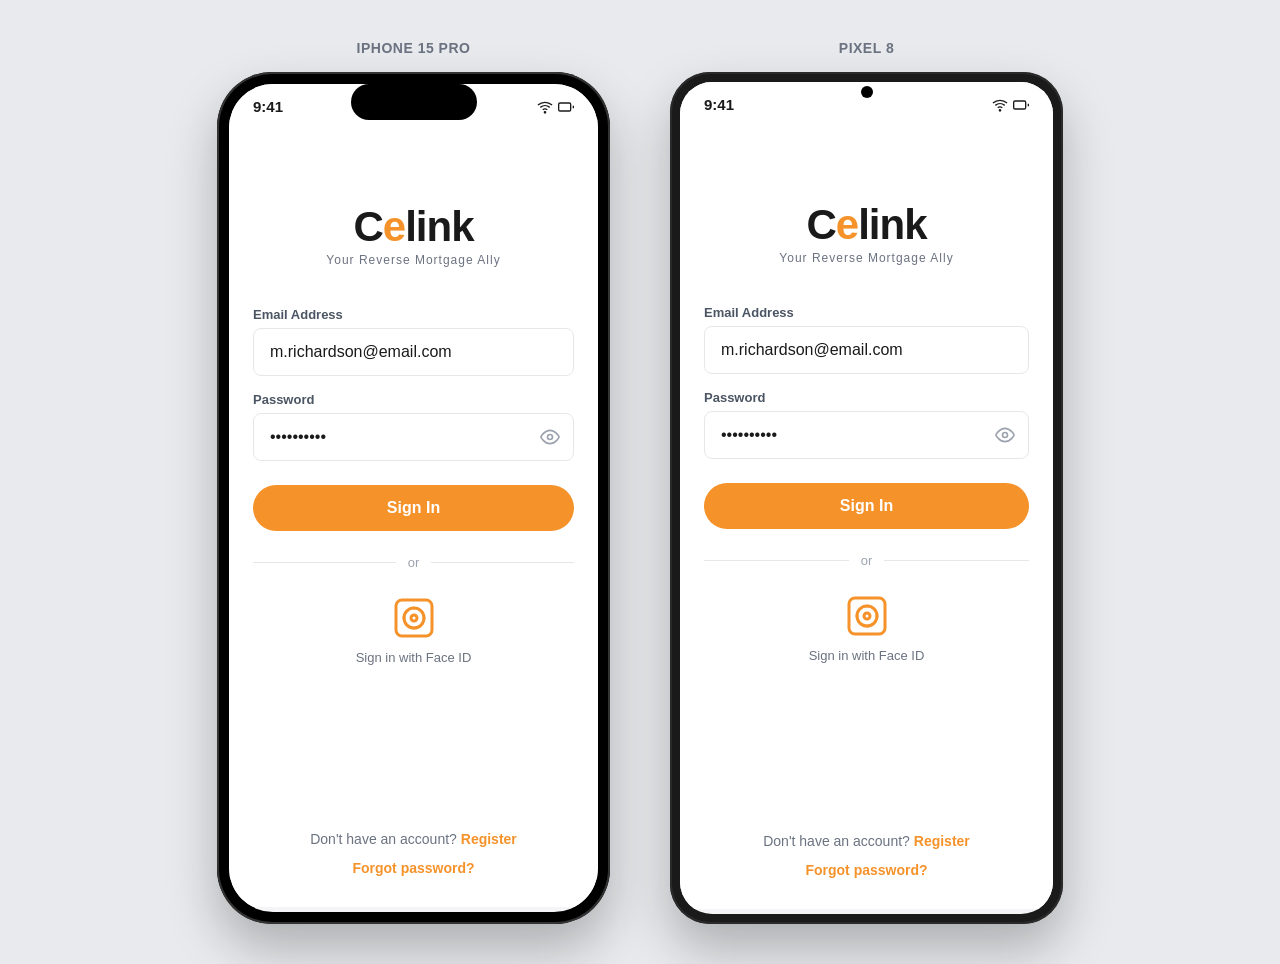
==== index.html @ e60a94d3 "Add Celink Borrower Mobile App interactive prototype 7 screens (Login, Dashboard, My Loan, Documents" ====
<!DOCTYPE html>
<html lang="en">
<head>
    <meta charset="UTF-8">
    <meta name="viewport" content="width=device-width, initial-scale=1.0">
    <title>Celink Borrower App — Login</title>
    <link rel="stylesheet" href="css/prototype.css">
</head>
<body>
<div class="device-showcase">

    <!-- ==================== iPhone ==================== -->
    <div class="device-wrapper">
        <div class="device-label">iPhone 15 Pro</div>
        <div class="iphone-frame">
            <div class="dynamic-island"></div>
            <div class="device-screen">

                <!-- Status Bar -->
                <div class="status-bar">
                    <span class="time">9:41</span>
                    <div class="icons">
                        <svg viewBox="0 0 24 24" fill="none" stroke="currentColor" stroke-width="2"><path d="M5 12.55a11 11 0 0 1 14.08 0"/><path d="M1.42 9a16 16 0 0 1 21.16 0"/><path d="M8.53 16.11a6 6 0 0 1 6.95 0"/><circle cx="12" cy="20" r="1"/></svg>
                        <svg viewBox="0 0 24 24" fill="none" stroke="currentColor" stroke-width="2"><rect x="1" y="6" width="18" height="12" rx="2"/><line x1="23" y1="10" x2="23" y2="14"/></svg>
                    </div>
                </div>

                <!-- App Content (no bottom nav) -->
                <div class="app-content full-height">
                    <div class="login-screen">

                        <!-- Logo -->
                        <div class="login-logo">
                            <div class="logo-text">C<span class="logo-e">e</span>link</div>
                            <div class="logo-sub">Your Reverse Mortgage Ally</div>
                        </div>

                        <!-- Login Form -->
                        <div class="login-form">
                            <div class="form-group">
                                <label class="form-label">Email Address</label>
                                <input type="email" class="form-input" value="m.richardson@email.com">
                            </div>

                            <div class="form-group">
                                <label class="form-label">Password</label>
                                <div class="form-input-icon">
                                    <input type="password" class="form-input" value="••••••••••">
                                    <svg viewBox="0 0 24 24" fill="none" stroke="currentColor" stroke-width="2" stroke-linecap="round" stroke-linejoin="round"><path d="M1 12s4-8 11-8 11 8 11 8-4 8-11 8-11-8-11-8z"/><circle cx="12" cy="12" r="3"/></svg>
                                </div>
                            </div>

                            <a href="dashboard.html" class="btn btn-primary" style="margin-top: 8px;">Sign In</a>

                            <!-- Divider -->
                            <div class="divider">or</div>

                            <!-- Biometric -->
                            <div class="biometric-btn">
                                <svg viewBox="0 0 24 24" fill="none" stroke="currentColor" stroke-width="1.5" stroke-linecap="round" stroke-linejoin="round">
                                    <rect x="3" y="3" width="18" height="18" rx="3"/>
                                    <path d="M7 12c0-2.8 2.2-5 5-5"/>
                                    <path d="M12 7c2.8 0 5 2.2 5 5"/>
                                    <path d="M17 12c0 2.8-2.2 5-5 5"/>
                                    <path d="M12 17c-2.8 0-5-2.2-5-5"/>
                                    <circle cx="12" cy="12" r="1.5"/>
                                </svg>
                                Sign in with Face ID
                            </div>
                        </div>

                        <!-- Footer -->
                        <div class="login-footer">
                            <p style="margin-bottom: 12px; font-size: 14px; color: #6B7280;">Don't have an account? <a href="#">Register</a></p>
                            <a href="#">Forgot password?</a>
                        </div>

                    </div>
                </div>

            </div>
        </div>
    </div>

    <!-- ==================== Android ==================== -->
    <div class="device-wrapper">
        <div class="device-label">Pixel 8</div>
        <div class="android-frame">
            <div class="punch-hole"></div>
            <div class="device-screen">

                <!-- Status Bar -->
                <div class="status-bar">
                    <span class="time">9:41</span>
                    <div class="icons">
                        <svg viewBox="0 0 24 24" fill="none" stroke="currentColor" stroke-width="2"><path d="M5 12.55a11 11 0 0 1 14.08 0"/><path d="M1.42 9a16 16 0 0 1 21.16 0"/><path d="M8.53 16.11a6 6 0 0 1 6.95 0"/><circle cx="12" cy="20" r="1"/></svg>
                        <svg viewBox="0 0 24 24" fill="none" stroke="currentColor" stroke-width="2"><rect x="1" y="6" width="18" height="12" rx="2"/><line x1="23" y1="10" x2="23" y2="14"/></svg>
                    </div>
                </div>

                <!-- App Content (no bottom nav) -->
                <div class="app-content full-height">
                    <div class="login-screen">

                        <!-- Logo -->
                        <div class="login-logo">
                            <div class="logo-text">C<span class="logo-e">e</span>link</div>
                            <div class="logo-sub">Your Reverse Mortgage Ally</div>
                        </div>

                        <!-- Login Form -->
                        <div class="login-form">
                            <div class="form-group">
                                <label class="form-label">Email Address</label>
                                <input type="email" class="form-input" value="m.richardson@email.com">
                            </div>

                            <div class="form-group">
                                <label class="form-label">Password</label>
                                <div class="form-input-icon">
                                    <input type="password" class="form-input" value="••••••••••">
                                    <svg viewBox="0 0 24 24" fill="none" stroke="currentColor" stroke-width="2" stroke-linecap="round" stroke-linejoin="round"><path d="M1 12s4-8 11-8 11 8 11 8-4 8-11 8-11-8-11-8z"/><circle cx="12" cy="12" r="3"/></svg>
                                </div>
                            </div>

                            <a href="dashboard.html" class="btn btn-primary" style="margin-top: 8px;">Sign In</a>

                            <!-- Divider -->
                            <div class="divider">or</div>

                            <!-- Biometric -->
                            <div class="biometric-btn">
                                <svg viewBox="0 0 24 24" fill="none" stroke="currentColor" stroke-width="1.5" stroke-linecap="round" stroke-linejoin="round">
                                    <rect x="3" y="3" width="18" height="18" rx="3"/>
                                    <path d="M7 12c0-2.8 2.2-5 5-5"/>
                                    <path d="M12 7c2.8 0 5 2.2 5 5"/>
                                    <path d="M17 12c0 2.8-2.2 5-5 5"/>
                                    <path d="M12 17c-2.8 0-5-2.2-5-5"/>
                                    <circle cx="12" cy="12" r="1.5"/>
                                </svg>
                                Sign in with Face ID
                            </div>
                        </div>

                        <!-- Footer -->
                        <div class="login-footer">
                            <p style="margin-bottom: 12px; font-size: 14px; color: #6B7280;">Don't have an account? <a href="#">Register</a></p>
                            <a href="#">Forgot password?</a>
                        </div>

                    </div>
                </div>

            </div>
        </div>
    </div>

</div>
</body>
</html>
---- css/prototype.css ----
/* ========================================
   CELINK BORROWER MOBILE APP — PROTOTYPE
   Simpat Tech | 2026
   ======================================== */

/* ===== BRAND VARIABLES ===== */
:root {
    --celink-orange: #F5922A;
    --celink-orange-hover: #E07D15;
    --celink-orange-light: #FFF3E6;
    --celink-dark: #1A1A1A;
    --celink-white: #FFFFFF;
    --celink-bg: #F5F5F7;
    --celink-gray-50: #F9FAFB;
    --celink-gray-100: #F3F4F6;
    --celink-gray-200: #E5E7EB;
    --celink-gray-300: #D1D5DB;
    --celink-gray-400: #9CA3AF;
    --celink-gray-500: #6B7280;
    --celink-gray-600: #4B5563;
    --celink-gray-700: #374151;
    --celink-gray-800: #1F2937;
    --celink-success: #16A34A;
    --celink-success-light: #ECFDF5;
    --celink-info: #2563EB;
    --celink-info-light: #EFF6FF;
    --celink-warning: #F59E0B;
    --celink-warning-light: #FFFBEB;
    --celink-danger: #DC2626;
    --celink-danger-light: #FEF2F2;
    --celink-radius: 12px;
    --celink-radius-sm: 8px;
    --celink-radius-pill: 50px;
    --celink-shadow: 0 1px 3px rgba(0,0,0,0.08), 0 1px 2px rgba(0,0,0,0.06);
    --celink-shadow-md: 0 4px 6px rgba(0,0,0,0.07), 0 2px 4px rgba(0,0,0,0.06);
    --celink-shadow-lg: 0 10px 15px rgba(0,0,0,0.1), 0 4px 6px rgba(0,0,0,0.05);
}

/* ===== RESET & BASE ===== */
*, *::before, *::after { box-sizing: border-box; margin: 0; padding: 0; }

body {
    font-family: -apple-system, BlinkMacSystemFont, 'Segoe UI', Roboto, 'Helvetica Neue', Arial, sans-serif;
    background: #E8EAED;
    display: flex;
    justify-content: center;
    align-items: flex-start;
    min-height: 100vh;
    padding: 40px 20px;
    gap: 60px;
}

/* ===== DEVICE SHOWCASE ===== */
.device-showcase {
    display: flex;
    justify-content: center;
    align-items: flex-start;
    gap: 60px;
    flex-wrap: wrap;
}

.device-wrapper {
    display: flex;
    flex-direction: column;
    align-items: center;
    gap: 16px;
}

.device-label {
    font-family: -apple-system, BlinkMacSystemFont, 'Segoe UI', sans-serif;
    font-size: 14px;
    font-weight: 600;
    color: #6B7280;
    letter-spacing: 0.5px;
    text-transform: uppercase;
}

/* ===== iPHONE FRAME ===== */
.iphone-frame {
    width: 393px;
    height: 852px;
    background: #000;
    border-radius: 55px;
    padding: 12px;
    position: relative;
    box-shadow: 0 25px 50px rgba(0,0,0,0.25), inset 0 0 0 2px #333;
}

.iphone-frame .device-screen {
    width: 100%;
    height: 100%;
    border-radius: 44px;
    overflow: hidden;
    position: relative;
    background: var(--celink-bg);
}

/* Dynamic Island */
.iphone-frame .dynamic-island {
    position: absolute;
    top: 12px;
    left: 50%;
    transform: translateX(-50%);
    width: 126px;
    height: 36px;
    background: #000;
    border-radius: 20px;
    z-index: 100;
}

/* ===== ANDROID FRAME ===== */
.android-frame {
    width: 393px;
    height: 852px;
    background: #1a1a1a;
    border-radius: 40px;
    padding: 10px;
    position: relative;
    box-shadow: 0 25px 50px rgba(0,0,0,0.25), inset 0 0 0 2px #2a2a2a;
}

.android-frame .device-screen {
    width: 100%;
    height: 100%;
    border-radius: 32px;
    overflow: hidden;
    position: relative;
    background: var(--celink-bg);
}

/* Punch-hole camera */
.android-frame .punch-hole {
    position: absolute;
    top: 14px;
    left: 50%;
    transform: translateX(-50%);
    width: 12px;
    height: 12px;
    background: #000;
    border-radius: 50%;
    z-index: 100;
}

/* ===== STATUS BAR (inside app) ===== */
.status-bar {
    display: flex;
    justify-content: space-between;
    align-items: center;
    padding: 14px 24px 8px;
    background: var(--celink-white);
    font-size: 12px;
    font-weight: 600;
    color: var(--celink-dark);
}

.status-bar .time { font-size: 15px; font-weight: 700; }
.status-bar .icons { display: flex; gap: 5px; align-items: center; }
.status-bar .icons svg { width: 16px; height: 16px; }

/* ===== APP CONTENT SCROLL AREA ===== */
.app-content {
    height: calc(100% - 44px - 70px);
    overflow-y: auto;
    overflow-x: hidden;
    -webkit-overflow-scrolling: touch;
    scrollbar-width: none;
}

.app-content::-webkit-scrollbar { display: none; }

/* Login page has no bottom nav */
.app-content.full-height {
    height: calc(100% - 44px);
}

/* ===== APP HEADER ===== */
.app-header {
    display: flex;
    justify-content: space-between;
    align-items: center;
    padding: 8px 20px 12px;
    background: var(--celink-white);
}

.app-header h1 {
    font-size: 22px;
    font-weight: 700;
    color: var(--celink-dark);
}

.app-header .header-icon {
    width: 40px;
    height: 40px;
    display: flex;
    align-items: center;
    justify-content: center;
    border-radius: 50%;
    background: var(--celink-gray-100);
    position: relative;
}

.app-header .header-icon svg {
    width: 20px;
    height: 20px;
    stroke: var(--celink-dark);
}

.notification-badge {
    position: absolute;
    top: -2px;
    right: -2px;
    width: 18px;
    height: 18px;
    background: var(--celink-danger);
    color: white;
    font-size: 10px;
    font-weight: 700;
    border-radius: 50%;
    display: flex;
    align-items: center;
    justify-content: center;
    border: 2px solid var(--celink-white);
}

/* ===== BOTTOM TAB NAV ===== */
.bottom-nav {
    display: flex;
    justify-content: space-around;
    align-items: center;
    height: 70px;
    background: var(--celink-white);
    border-top: 1px solid var(--celink-gray-200);
    padding-bottom: 8px;
}

.bottom-nav a {
    display: flex;
    flex-direction: column;
    align-items: center;
    gap: 4px;
    text-decoration: none;
    font-size: 10px;
    font-weight: 500;
    color: var(--celink-gray-400);
    transition: color 0.2s;
    padding: 6px 12px;
}

.bottom-nav a svg {
    width: 24px;
    height: 24px;
    stroke: var(--celink-gray-400);
    transition: stroke 0.2s;
}

.bottom-nav a.active {
    color: var(--celink-orange);
}

.bottom-nav a.active svg {
    stroke: var(--celink-orange);
}

/* ===== CARDS ===== */
.card {
    background: var(--celink-white);
    border-radius: var(--celink-radius);
    padding: 16px;
    margin: 0 16px 12px;
    box-shadow: var(--celink-shadow);
}

.card-header {
    display: flex;
    justify-content: space-between;
    align-items: center;
    margin-bottom: 12px;
}

.card-title {
    font-size: 14px;
    font-weight: 600;
    color: var(--celink-gray-500);
    text-transform: uppercase;
    letter-spacing: 0.5px;
}

.card-link {
    font-size: 13px;
    font-weight: 600;
    color: var(--celink-orange);
    text-decoration: none;
}

/* ===== BUTTONS ===== */
.btn {
    display: inline-flex;
    align-items: center;
    justify-content: center;
    gap: 8px;
    padding: 14px 28px;
    border-radius: var(--celink-radius-pill);
    font-size: 16px;
    font-weight: 600;
    text-decoration: none;
    border: none;
    cursor: pointer;
    transition: all 0.2s;
    width: 100%;
}

.btn-primary {
    background: var(--celink-orange);
    color: var(--celink-white);
}

.btn-primary:hover { background: var(--celink-orange-hover); }

.btn-outline {
    background: transparent;
    color: var(--celink-orange);
    border: 2px solid var(--celink-orange);
}

.btn-sm {
    padding: 10px 20px;
    font-size: 14px;
}

/* ===== SECTION PADDING ===== */
.section-pad { padding: 16px; }
.section-title {
    font-size: 18px;
    font-weight: 700;
    color: var(--celink-dark);
    margin-bottom: 12px;
    padding: 0 16px;
}

/* ===== LOAN SUMMARY CARD (Dashboard) ===== */
.loan-card {
    background: linear-gradient(135deg, var(--celink-dark) 0%, #2D2D2D 100%);
    border-radius: var(--celink-radius);
    padding: 20px;
    margin: 0 16px 12px;
    color: var(--celink-white);
}

.loan-card .greeting {
    font-size: 14px;
    color: rgba(255,255,255,0.7);
    margin-bottom: 2px;
}

.loan-card .name {
    font-size: 20px;
    font-weight: 700;
    margin-bottom: 16px;
}

.loan-card .balance-label {
    font-size: 11px;
    text-transform: uppercase;
    letter-spacing: 1px;
    color: rgba(255,255,255,0.6);
    margin-bottom: 4px;
}

.loan-card .balance {
    font-size: 32px;
    font-weight: 700;
    margin-bottom: 4px;
}

.loan-card .balance-sub {
    font-size: 13px;
    color: rgba(255,255,255,0.5);
}

.loan-card .loan-meta {
    display: flex;
    justify-content: space-between;
    margin-top: 16px;
    padding-top: 16px;
    border-top: 1px solid rgba(255,255,255,0.15);
}

.loan-card .meta-item .meta-label {
    font-size: 10px;
    text-transform: uppercase;
    letter-spacing: 0.5px;
    color: rgba(255,255,255,0.5);
}

.loan-card .meta-item .meta-value {
    font-size: 15px;
    font-weight: 600;
    margin-top: 2px;
}

/* ===== QUICK ACTIONS ===== */
.quick-actions {
    display: grid;
    grid-template-columns: repeat(4, 1fr);
    gap: 8px;
    padding: 0 16px;
    margin-bottom: 16px;
}

.quick-action {
    display: flex;
    flex-direction: column;
    align-items: center;
    gap: 6px;
    padding: 14px 4px;
    background: var(--celink-white);
    border-radius: var(--celink-radius);
    text-decoration: none;
    box-shadow: var(--celink-shadow);
    transition: transform 0.2s;
}

.quick-action:hover { transform: translateY(-2px); }

.quick-action .icon-circle {
    width: 44px;
    height: 44px;
    border-radius: 50%;
    display: flex;
    align-items: center;
    justify-content: center;
}

.quick-action .icon-circle svg {
    width: 22px;
    height: 22px;
}

.quick-action span {
    font-size: 11px;
    font-weight: 600;
    color: var(--celink-gray-700);
    text-align: center;
    line-height: 1.2;
}

.icon-orange { background: var(--celink-orange-light); }
.icon-orange svg { stroke: var(--celink-orange); }
.icon-green { background: var(--celink-success-light); }
.icon-green svg { stroke: var(--celink-success); }
.icon-blue { background: var(--celink-info-light); }
.icon-blue svg { stroke: var(--celink-info); }

/* ===== LIST ITEMS ===== */
.list-item {
    display: flex;
    align-items: center;
    gap: 12px;
    padding: 14px 16px;
    background: var(--celink-white);
    text-decoration: none;
    border-bottom: 1px solid var(--celink-gray-100);
    transition: background 0.2s;
}

.list-item:hover { background: var(--celink-gray-50); }
.list-item:first-child { border-radius: var(--celink-radius) var(--celink-radius) 0 0; }
.list-item:last-child { border-radius: 0 0 var(--celink-radius) var(--celink-radius); border-bottom: none; }
.list-item:only-child { border-radius: var(--celink-radius); }

.list-icon {
    width: 40px;
    height: 40px;
    border-radius: 10px;
    display: flex;
    align-items: center;
    justify-content: center;
    flex-shrink: 0;
}

.list-icon svg { width: 20px; height: 20px; }

.list-text { flex: 1; }
.list-text .list-title { font-size: 15px; font-weight: 600; color: var(--celink-dark); }
.list-text .list-sub { font-size: 13px; color: var(--celink-gray-500); margin-top: 2px; }

.list-right { text-align: right; }
.list-right .list-amount { font-size: 15px; font-weight: 600; color: var(--celink-dark); }
.list-right .list-date { font-size: 12px; color: var(--celink-gray-400); }

.list-chevron {
    width: 20px;
    height: 20px;
    stroke: var(--celink-gray-300);
}

.list-group {
    margin: 0 16px 12px;
    border-radius: var(--celink-radius);
    box-shadow: var(--celink-shadow);
    overflow: hidden;
}

/* ===== TRANSACTION COLORS ===== */
.amount-positive { color: var(--celink-success) !important; }
.amount-negative { color: var(--celink-danger) !important; }

/* ===== FORM ELEMENTS ===== */
.form-group {
    margin-bottom: 16px;
}

.form-label {
    display: block;
    font-size: 13px;
    font-weight: 600;
    color: var(--celink-gray-600);
    margin-bottom: 6px;
}

.form-input {
    width: 100%;
    padding: 14px 16px;
    border: 1.5px solid var(--celink-gray-200);
    border-radius: var(--celink-radius-sm);
    font-size: 16px;
    color: var(--celink-dark);
    background: var(--celink-white);
    outline: none;
    transition: border-color 0.2s;
}

.form-input:focus { border-color: var(--celink-orange); }

.form-input-icon {
    position: relative;
}

.form-input-icon svg {
    position: absolute;
    right: 14px;
    top: 50%;
    transform: translateY(-50%);
    width: 20px;
    height: 20px;
    stroke: var(--celink-gray-400);
}

/* ===== BADGE ===== */
.badge {
    display: inline-flex;
    align-items: center;
    padding: 4px 10px;
    border-radius: 20px;
    font-size: 11px;
    font-weight: 600;
}

.badge-success { background: var(--celink-success-light); color: var(--celink-success); }
.badge-warning { background: var(--celink-warning-light); color: var(--celink-warning); }
.badge-info { background: var(--celink-info-light); color: var(--celink-info); }
.badge-danger { background: var(--celink-danger-light); color: var(--celink-danger); }

/* ===== NOTIFICATION ITEMS ===== */
.notif-item {
    display: flex;
    gap: 12px;
    padding: 14px 16px;
    background: var(--celink-white);
    border-bottom: 1px solid var(--celink-gray-100);
}

.notif-item.unread { background: var(--celink-orange-light); }

.notif-dot {
    width: 8px;
    height: 8px;
    border-radius: 50%;
    background: var(--celink-orange);
    flex-shrink: 0;
    margin-top: 6px;
}

.notif-dot.read { background: transparent; }

.notif-text { flex: 1; }
.notif-title { font-size: 14px; font-weight: 600; color: var(--celink-dark); }
.notif-body { font-size: 13px; color: var(--celink-gray-500); margin-top: 2px; line-height: 1.4; }
.notif-time { font-size: 11px; color: var(--celink-gray-400); margin-top: 4px; }

/* ===== TOGGLE SWITCH ===== */
.toggle-row {
    display: flex;
    justify-content: space-between;
    align-items: center;
    padding: 14px 16px;
    background: var(--celink-white);
    border-bottom: 1px solid var(--celink-gray-100);
}

.toggle-label { font-size: 15px; color: var(--celink-dark); }

.toggle-switch {
    width: 48px;
    height: 28px;
    background: var(--celink-gray-300);
    border-radius: 14px;
    position: relative;
    cursor: pointer;
    transition: background 0.3s;
}

.toggle-switch.active { background: var(--celink-orange); }

.toggle-switch::after {
    content: '';
    position: absolute;
    top: 2px;
    left: 2px;
    width: 24px;
    height: 24px;
    background: white;
    border-radius: 50%;
    transition: transform 0.3s;
    box-shadow: 0 1px 3px rgba(0,0,0,0.2);
}

.toggle-switch.active::after { transform: translateX(20px); }

/* ===== PROFILE AVATAR ===== */
.avatar {
    width: 64px;
    height: 64px;
    border-radius: 50%;
    background: var(--celink-orange);
    color: var(--celink-white);
    display: flex;
    align-items: center;
    justify-content: center;
    font-size: 24px;
    font-weight: 700;
}

/* ===== LOGIN SCREEN ===== */
.login-screen {
    display: flex;
    flex-direction: column;
    height: 100%;
    background: var(--celink-white);
    padding: 0 24px;
}

.login-logo {
    display: flex;
    flex-direction: column;
    align-items: center;
    margin-top: 80px;
    margin-bottom: 40px;
}

.login-logo .logo-text {
    font-size: 42px;
    font-weight: 700;
    letter-spacing: -1px;
    color: var(--celink-dark);
}

.login-logo .logo-text .logo-e { color: var(--celink-orange); }

.login-logo .logo-sub {
    font-size: 12px;
    color: var(--celink-gray-500);
    letter-spacing: 1px;
    margin-top: 2px;
}

.login-form { flex: 1; }

.login-footer {
    text-align: center;
    padding-bottom: 30px;
}

.login-footer a {
    color: var(--celink-orange);
    text-decoration: none;
    font-size: 14px;
    font-weight: 600;
}

.biometric-btn {
    display: flex;
    flex-direction: column;
    align-items: center;
    gap: 8px;
    margin-top: 24px;
    color: var(--celink-gray-500);
    font-size: 13px;
}

.biometric-btn svg {
    width: 48px;
    height: 48px;
    stroke: var(--celink-orange);
}

.divider {
    display: flex;
    align-items: center;
    gap: 12px;
    margin: 24px 0;
    color: var(--celink-gray-400);
    font-size: 13px;
}

.divider::before, .divider::after {
    content: '';
    flex: 1;
    height: 1px;
    background: var(--celink-gray-200);
}

/* ===== DETAIL ROWS ===== */
.detail-row {
    display: flex;
    justify-content: space-between;
    align-items: center;
    padding: 12px 0;
    border-bottom: 1px solid var(--celink-gray-100);
}

.detail-row:last-child { border-bottom: none; }
.detail-label { font-size: 14px; color: var(--celink-gray-500); }
.detail-value { font-size: 14px; font-weight: 600; color: var(--celink-dark); }

/* ===== UPLOAD AREA ===== */
.upload-area {
    border: 2px dashed var(--celink-gray-300);
    border-radius: var(--celink-radius);
    padding: 30px 20px;
    text-align: center;
    margin: 0 16px 16px;
    background: var(--celink-gray-50);
}

.upload-area svg {
    width: 40px;
    height: 40px;
    stroke: var(--celink-gray-400);
    margin-bottom: 8px;
}

.upload-area .upload-text {
    font-size: 14px;
    color: var(--celink-gray-500);
    margin-bottom: 4px;
}

.upload-area .upload-link {
    color: var(--celink-orange);
    font-weight: 600;
}

/* ===== TABS ===== */
.tabs {
    display: flex;
    padding: 0 16px;
    gap: 4px;
    margin-bottom: 16px;
    background: var(--celink-white);
    padding-top: 8px;
    padding-bottom: 8px;
}

.tab {
    flex: 1;
    padding: 10px 8px;
    text-align: center;
    font-size: 13px;
    font-weight: 600;
    color: var(--celink-gray-500);
    background: var(--celink-gray-100);
    border-radius: var(--celink-radius-sm);
    text-decoration: none;
    transition: all 0.2s;
}

.tab.active {
    background: var(--celink-orange);
    color: var(--celink-white);
}

/* ===== ACTION CARD ===== */
.action-card {
    background: var(--celink-white);
    border-radius: var(--celink-radius);
    padding: 20px;
    margin: 0 16px 12px;
    box-shadow: var(--celink-shadow);
    display: flex;
    gap: 16px;
    text-decoration: none;
    transition: transform 0.2s;
}

.action-card:hover { transform: translateY(-2px); }

.action-card .action-icon {
    width: 52px;
    height: 52px;
    border-radius: 14px;
    display: flex;
    align-items: center;
    justify-content: center;
    flex-shrink: 0;
}

.action-card .action-icon svg { width: 26px; height: 26px; }

.action-card .action-info { flex: 1; }
.action-card .action-title { font-size: 16px; font-weight: 700; color: var(--celink-dark); margin-bottom: 4px; }
.action-card .action-desc { font-size: 13px; color: var(--celink-gray-500); line-height: 1.4; }

/* ===== RESPONSIVE — MOBILE COLLAPSE ===== */
@media (max-width: 900px) {
    body {
        flex-direction: column;
        align-items: center;
        padding: 20px 10px;
        gap: 20px;
    }

    .device-showcase {
        flex-direction: column;
        gap: 20px;
    }

    .device-toggle {
        display: flex;
        gap: 8px;
        margin-bottom: 10px;
    }

    .device-toggle button {
        padding: 8px 20px;
        border-radius: 20px;
        border: 2px solid var(--celink-gray-200);
        background: white;
        font-size: 14px;
        font-weight: 600;
        color: var(--celink-gray-500);
        cursor: pointer;
    }

    .device-toggle button.active {
        background: var(--celink-orange);
        color: white;
        border-color: var(--celink-orange);
    }
}

@media (min-width: 901px) {
    .device-toggle { display: none; }
}

/* ===== EMPTY STATES ===== */
.empty-state {
    text-align: center;
    padding: 40px 20px;
}

.empty-state svg {
    width: 64px;
    height: 64px;
    stroke: var(--celink-gray-300);
    margin-bottom: 16px;
}

.empty-state .empty-title {
    font-size: 16px;
    font-weight: 600;
    color: var(--celink-dark);
    margin-bottom: 4px;
}

.empty-state .empty-sub {
    font-size: 14px;
    color: var(--celink-gray-500);
}

/* ===== PROGRESS BAR ===== */
.progress-bar {
    height: 6px;
    background: var(--celink-gray-200);
    border-radius: 3px;
    overflow: hidden;
    margin-top: 8px;
}

.progress-fill {
    height: 100%;
    border-radius: 3px;
    background: var(--celink-orange);
}

/* ===== INFO BANNER ===== */
.info-banner {
    display: flex;
    align-items: flex-start;
    gap: 10px;
    padding: 12px 16px;
    margin: 0 16px 12px;
    border-radius: var(--celink-radius-sm);
    font-size: 13px;
    line-height: 1.4;
}

.info-banner svg { width: 18px; height: 18px; flex-shrink: 0; margin-top: 1px; }
.info-banner.banner-info { background: var(--celink-info-light); color: var(--celink-info); }
.info-banner.banner-warning { background: var(--celink-warning-light); color: var(--celink-warning); }
.info-banner.banner-success { background: var(--celink-success-light); color: var(--celink-success); }
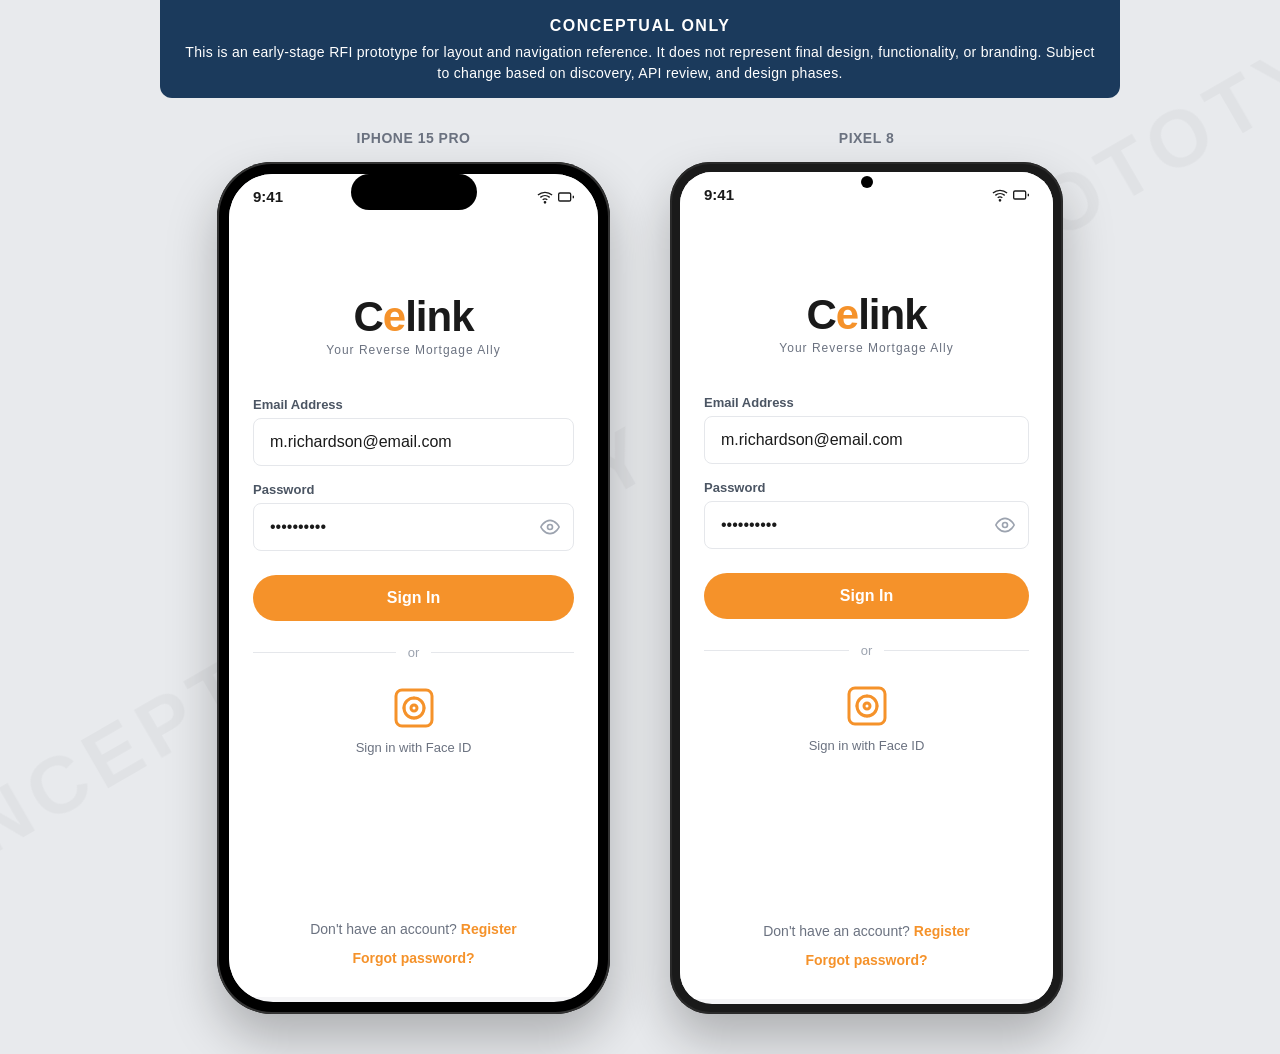
==== commit ca5562ac: "Add 'Conceptual Only' disclaimer banner and watermark to all screens - Simpat blue banner clarifies " ====
--- a/index.html
+++ b/index.html
@@ -7,6 +7,10 @@
     <link rel="stylesheet" href="css/prototype.css">
 </head>
 <body>
+<div class="disclaimer-banner">
+    <strong>Conceptual Only</strong>
+    This is an early-stage RFI prototype for layout and navigation reference. It does not represent final design, functionality, or branding. Subject to change based on discovery, API review, and design phases.
+</div>
 <div class="device-showcase">
 
     <!-- ==================== iPhone ==================== -->
--- a/css/prototype.css
+++ b/css/prototype.css
@@ -43,11 +43,55 @@
     font-family: -apple-system, BlinkMacSystemFont, 'Segoe UI', Roboto, 'Helvetica Neue', Arial, sans-serif;
     background: #E8EAED;
     display: flex;
-    justify-content: center;
-    align-items: flex-start;
+    flex-direction: column;
+    align-items: center;
     min-height: 100vh;
-    padding: 40px 20px;
-    gap: 60px;
+    padding: 0 20px 40px;
+    gap: 0;
+    position: relative;
+}
+
+/* Watermark pattern on background */
+body::before {
+    content: 'CONCEPTUAL ONLY — RFI PROTOTYPE';
+    position: fixed;
+    top: 50%;
+    left: 50%;
+    transform: translate(-50%, -50%) rotate(-30deg);
+    font-size: 80px;
+    font-weight: 900;
+    color: rgba(0, 0, 0, 0.03);
+    white-space: nowrap;
+    pointer-events: none;
+    z-index: 0;
+    letter-spacing: 8px;
+}
+
+/* ===== DISCLAIMER BANNER ===== */
+.disclaimer-banner {
+    width: 100%;
+    max-width: 960px;
+    background: #1B3A5C;
+    color: white;
+    text-align: center;
+    padding: 14px 24px;
+    margin: 0 auto 32px;
+    border-radius: 0 0 12px 12px;
+    font-size: 14px;
+    font-weight: 500;
+    letter-spacing: 0.3px;
+    line-height: 1.5;
+    position: relative;
+    z-index: 10;
+}
+
+.disclaimer-banner strong {
+    display: block;
+    font-size: 16px;
+    font-weight: 700;
+    letter-spacing: 1.5px;
+    text-transform: uppercase;
+    margin-bottom: 4px;
 }
 
 /* ===== DEVICE SHOWCASE ===== */
